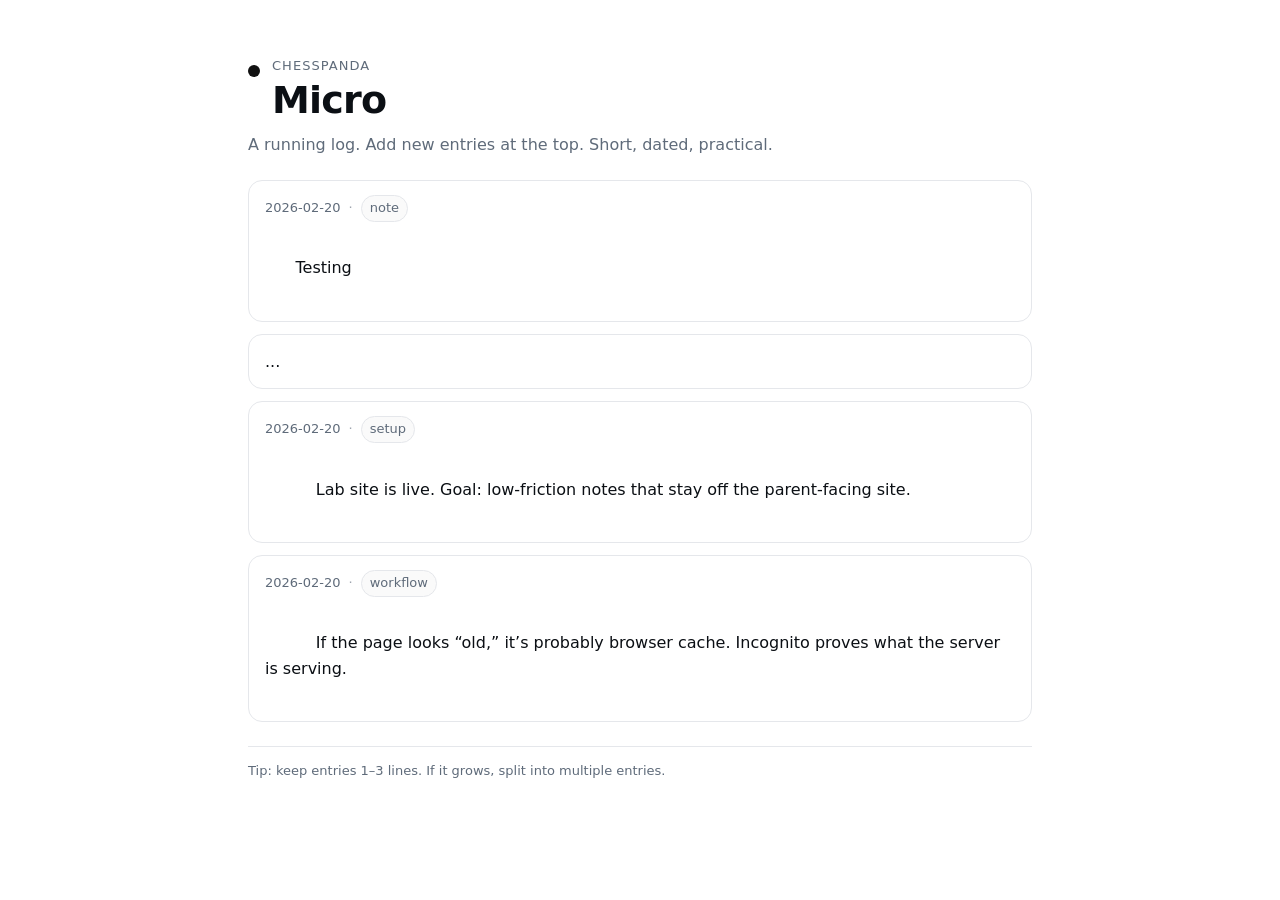
==== micro.html @ 56083352 "Update micro.html" ====
<!doctype html>
<html lang="en">
<head>
  <meta charset="utf-8" />
  <meta name="viewport" content="width=device-width,initial-scale=1" />
  <title>ChessPanda Lab — Micro</title>
  <meta name="description" content="A running micro-log." />
  <link rel="stylesheet" href="style.css" />
</head>

<body>
  <main class="page">
    <header class="header">
      <div class="brand">
        <div class="dot" aria-hidden="true"></div>
        <div>
          <div class="kicker">ChessPanda</div>
          <h1>Micro</h1>
        </div>
      </div>
      <p class="sub">
        A running log. Add new entries at the top. Short, dated, practical.
      </p>
    </header>

    <section class="feed">
 
      <!-- NEW ENTRIES GO ABOVE THIS LINE -->
  <article class="entry">
    <div class="meta">
      <time datetime="2026-02-20">2026-02-20</time>
      <span class="sep">·</span>
      <span class="tag">note</span>
    </div>
    <div class="text">
      Testing
    </div>
  </article>

  <article class="entry">
    ...
  </article>
      <article class="entry">
        <div class="meta">
          <time datetime="2026-02-20">2026-02-20</time>
          <span class="sep">·</span>
          <span class="tag">setup</span>
        </div>
        <div class="text">
          Lab site is live. Goal: low-friction notes that stay off the parent-facing site.
        </div>
      </article>

      <article class="entry">
        <div class="meta">
          <time datetime="2026-02-20">2026-02-20</time>
          <span class="sep">·</span>
          <span class="tag">workflow</span>
        </div>
        <div class="text">
          If the page looks “old,” it’s probably browser cache. Incognito proves what the server is serving.
        </div>
      </article>

    </section>

    <footer class="footer">
      <p class="fine">Tip: keep entries 1–3 lines. If it grows, split into multiple entries.</p>
    </footer>
  </main>
</body>
</html>
---- style.css ----
/* Clean, white, ChatGPT-adjacent minimal UI (text-only) */

:root{
  --bg: #ffffff;
  --panel: #ffffff;
  --text: #0b0f14;
  --muted: #5f6b7a;
  --line: #e5e7eb;
}

*{ box-sizing: border-box; }
html,body{ height:100%; }

body{
  margin:0;
  background: var(--bg);
  color: var(--text);
  font: 16px/1.6 ui-sans-serif, system-ui, -apple-system,
        "Segoe UI", Roboto, Arial,
        "Apple Color Emoji","Segoe UI Emoji";
  -webkit-font-smoothing: antialiased;
}

.page{
  max-width: 820px;
  margin: 0 auto;
  padding: 56px 18px 64px;
}

/* Header */

.header{
  margin-bottom: 22px;
}

.brand{
  display:flex;
  align-items:flex-start;
  gap: 12px;
  margin-bottom: 10px;
}

.dot{
  width: 12px;
  height: 12px;
  border-radius: 999px;
  background: #111;
  margin-top: 9px;
}

.kicker{
  font-size: 13px;
  letter-spacing: 0.08em;
  text-transform: uppercase;
  color: var(--muted);
  margin-bottom: 2px;
}

h1{
  margin:0;
  font-size: 38px;
  line-height: 1.15;
  letter-spacing: -0.02em;
}

.sub{
  margin: 10px 0 0;
  color: var(--muted);
  max-width: 70ch;
}

/* Content stack */

.stack{
  display: grid;
  gap: 14px;
  margin-top: 24px;
}

.card{
  background: var(--panel);
  border: 1px solid var(--line);
  border-radius: 14px;
  padding: 18px 18px 16px;
}

.card.subtle{
  background: #fafafa;
}

/* Text */

h2{
  margin: 0 0 10px;
  font-size: 17px;
  letter-spacing: -0.01em;
}

p{
  margin: 0;
}

ul{
  margin: 0;
  padding-left: 18px;
}

li{
  margin: 8px 0;
}

/* Footer */

.footer{
  margin-top: 24px;
  padding-top: 14px;
  border-top: 1px solid var(--line);
}

.fine{
  margin: 0;
  color: var(--muted);
  font-size: 13px;
}
/* Micro feed */

.feed{
  display: grid;
  gap: 12px;
  margin-top: 22px;
}

.entry{
  border: 1px solid var(--line);
  border-radius: 14px;
  padding: 14px 16px;
  background: #fff;
}

.meta{
  display: flex;
  align-items: center;
  gap: 8px;
  color: var(--muted);
  font-size: 13px;
  margin-bottom: 8px;
}

.sep{ opacity: 0.6; }

.tag{
  border: 1px solid var(--line);
  border-radius: 999px;
  padding: 2px 8px;
  background: #fafafa;
}

.text{
  color: var(--text);
  white-space: pre-wrap;
}
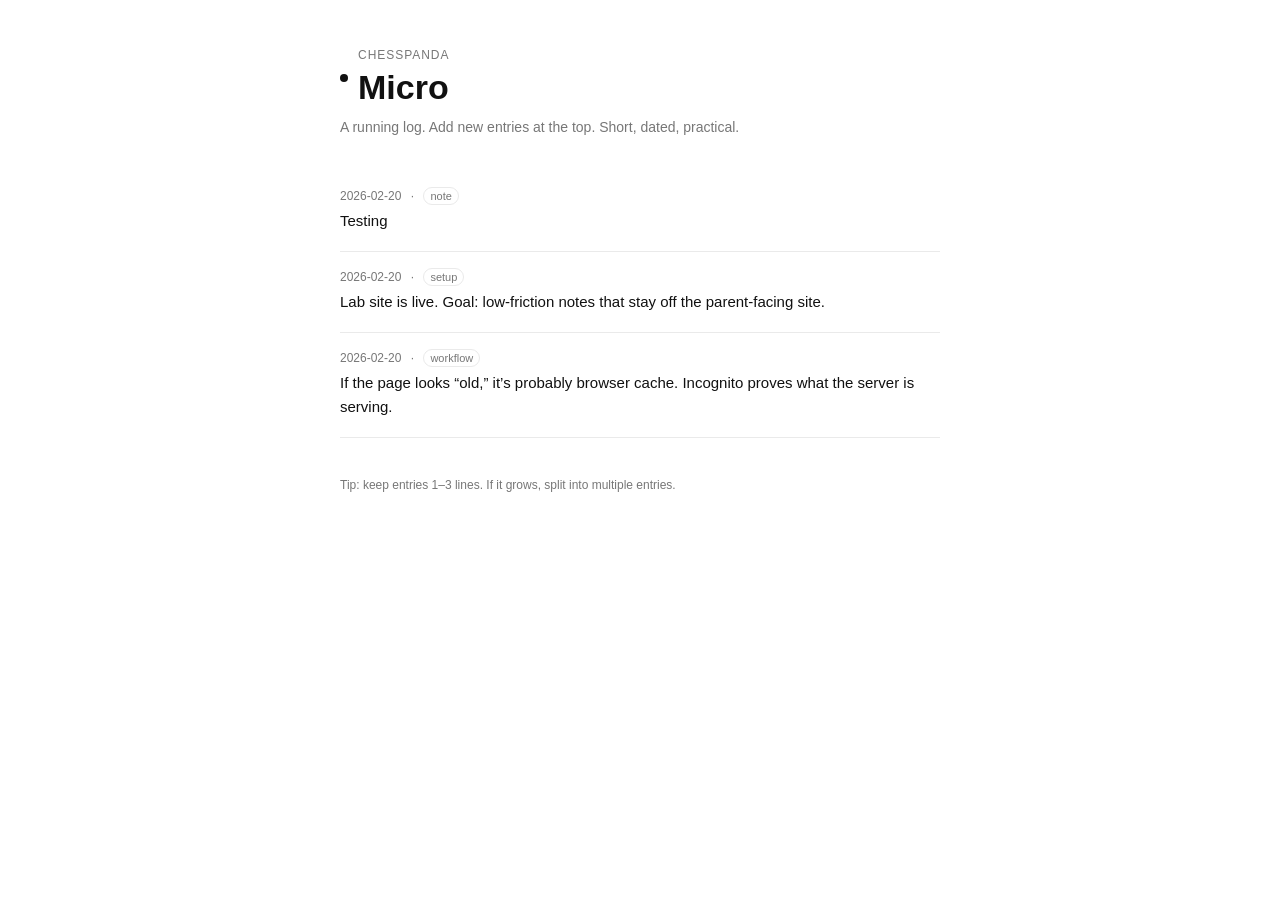
==== commit 60a1a456: "Update micro.html" ====
--- a/micro.html
+++ b/micro.html
@@ -37,9 +37,7 @@
     </div>
   </article>
 
-  <article class="entry">
-    ...
-  </article>
+
       <article class="entry">
         <div class="meta">
           <time datetime="2026-02-20">2026-02-20</time>
--- a/style.css
+++ b/style.css
@@ -1,161 +1,107 @@
-/* Clean, white, ChatGPT-adjacent minimal UI (text-only) */
+/* ===== ChessPanda Lab — Clean Minimal CSS ===== */
 
-:root{
+:root {
+  --text: #111;
+  --muted: #777;
+  --line: #eaeaea;
   --bg: #ffffff;
-  --panel: #ffffff;
-  --text: #0b0f14;
-  --muted: #5f6b7a;
-  --line: #e5e7eb;
 }
 
-*{ box-sizing: border-box; }
-html,body{ height:100%; }
+* {
+  box-sizing: border-box;
+}
 
-body{
-  margin:0;
+html, body {
+  margin: 0;
+  padding: 0;
   background: var(--bg);
   color: var(--text);
-  font: 16px/1.6 ui-sans-serif, system-ui, -apple-system,
-        "Segoe UI", Roboto, Arial,
-        "Apple Color Emoji","Segoe UI Emoji";
-  -webkit-font-smoothing: antialiased;
+  font-family: -apple-system, BlinkMacSystemFont, "Segoe UI",
+               Roboto, Helvetica, Arial, sans-serif;
 }
 
-.page{
-  max-width: 820px;
+.page {
+  max-width: 640px;
   margin: 0 auto;
-  padding: 56px 18px 64px;
+  padding: 48px 20px 80px;
 }
 
-/* Header */
+/* ===== Header ===== */
 
-.header{
-  margin-bottom: 22px;
+.header {
+  margin-bottom: 36px;
 }
 
-.brand{
-  display:flex;
-  align-items:flex-start;
-  gap: 12px;
-  margin-bottom: 10px;
+.brand {
+  display: flex;
+  align-items: center;
+  gap: 10px;
 }
 
-.dot{
-  width: 12px;
-  height: 12px;
-  border-radius: 999px;
+.dot {
+  width: 8px;
+  height: 8px;
   background: #111;
-  margin-top: 9px;
+  border-radius: 50%;
 }
 
-.kicker{
-  font-size: 13px;
+.kicker {
+  font-size: 12px;
   letter-spacing: 0.08em;
   text-transform: uppercase;
   color: var(--muted);
-  margin-bottom: 2px;
 }
 
-h1{
-  margin:0;
-  font-size: 38px;
-  line-height: 1.15;
-  letter-spacing: -0.02em;
+h1 {
+  font-size: 34px;
+  margin: 6px 0 0;
+  font-weight: 600;
 }
 
-.sub{
-  margin: 10px 0 0;
+.sub {
+  margin-top: 12px;
+  font-size: 14px;
   color: var(--muted);
-  max-width: 70ch;
 }
 
-/* Content stack */
+/* ===== Feed ===== */
 
-.stack{
-  display: grid;
-  gap: 14px;
-  margin-top: 24px;
+.feed {
+  margin-top: 32px;
 }
 
-.card{
-  background: var(--panel);
-  border: 1px solid var(--line);
-  border-radius: 14px;
-  padding: 18px 18px 16px;
+.entry {
+  padding: 18px 0;
+  border-bottom: 1px solid var(--line);
 }
 
-.card.subtle{
-  background: #fafafa;
+.meta {
+  font-size: 12px;
+  color: var(--muted);
+  margin-bottom: 6px;
 }
 
-/* Text */
-
-h2{
-  margin: 0 0 10px;
-  font-size: 17px;
-  letter-spacing: -0.01em;
+.sep {
+  margin: 0 6px;
 }
 
-p{
-  margin: 0;
+.tag {
+  font-size: 11px;
+  padding: 2px 6px;
+  border: 1px solid var(--line);
+  border-radius: 999px;
+  color: var(--muted);
 }
 
-ul{
-  margin: 0;
-  padding-left: 18px;
+.text {
+  font-size: 15px;
+  line-height: 1.6;
 }
 
-li{
-  margin: 8px 0;
+/* ===== Footer ===== */
+
+.footer {
+  margin-top: 40px;
+  font-size: 12px;
+  color: var(--muted);
 }
-
-/* Footer */
-
-.footer{
-  margin-top: 24px;
-  padding-top: 14px;
-  border-top: 1px solid var(--line);
-}
-
-.fine{
-  margin: 0;
-  color: var(--muted);
-  font-size: 13px;
-}
-/* Micro feed */
-
-.feed{
-  display: grid;
-  gap: 12px;
-  margin-top: 22px;
-}
-
-.entry{
-  border: 1px solid var(--line);
-  border-radius: 14px;
-  padding: 14px 16px;
-  background: #fff;
-}
-
-.meta{
-  display: flex;
-  align-items: center;
-  gap: 8px;
-  color: var(--muted);
-  font-size: 13px;
-  margin-bottom: 8px;
-}
-
-.sep{ opacity: 0.6; }
-
-.tag{
-  border: 1px solid var(--line);
-  border-radius: 999px;
-  padding: 2px 8px;
-  background: #fafafa;
-}
-
-.text{
-  color: var(--text);
-  white-space: pre-wrap;
-}
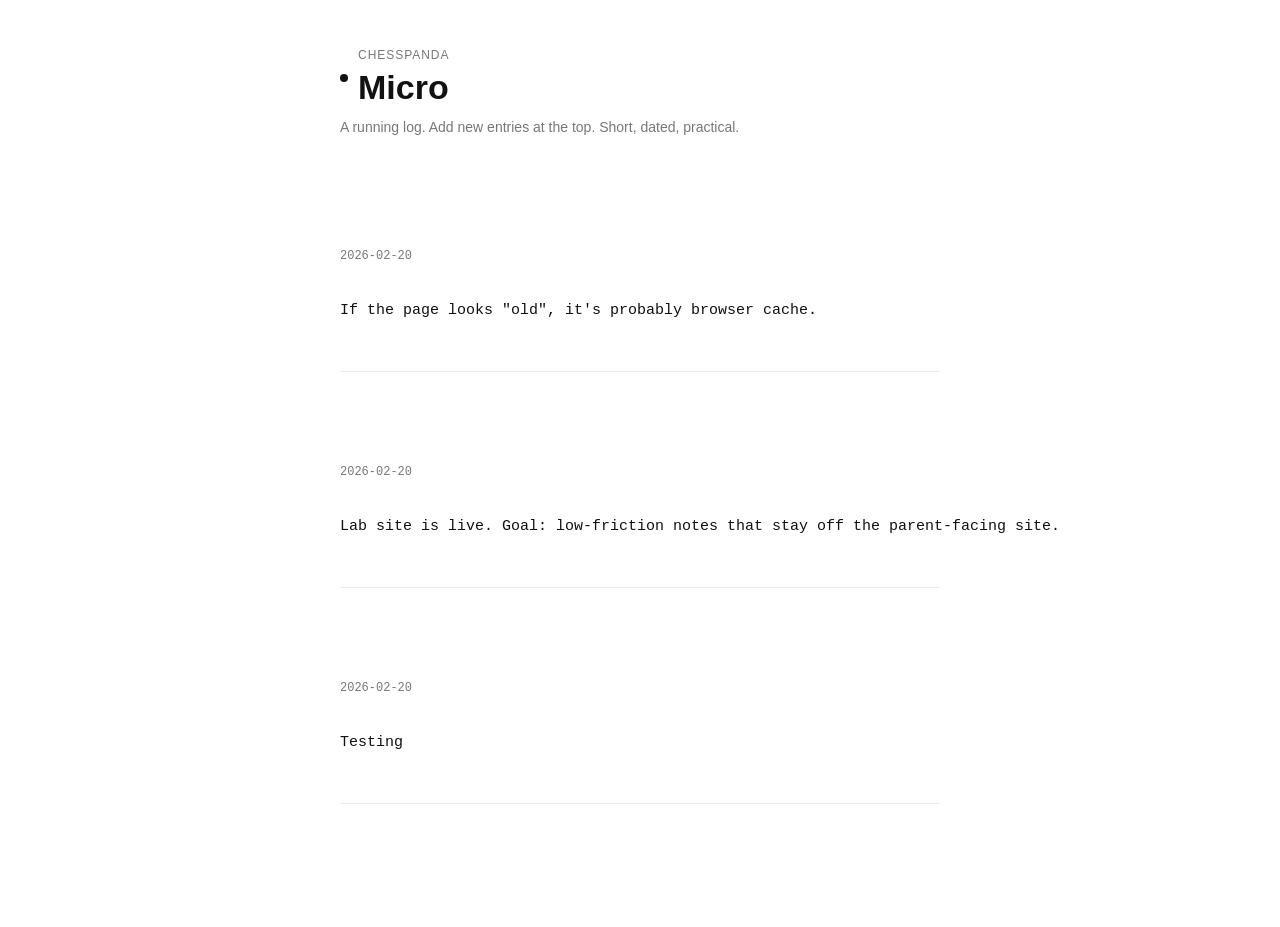
==== commit 524a2410: "Update micro.html" ====
--- a/micro.html
+++ b/micro.html
@@ -2,17 +2,17 @@
 <html lang="en">
 <head>
   <meta charset="utf-8" />
-  <meta name="viewport" content="width=device-width,initial-scale=1" />
+  <meta name="viewport" content="width=device-width, initial-scale=1" />
   <title>ChessPanda Lab — Micro</title>
-  <meta name="description" content="A running micro-log." />
   <link rel="stylesheet" href="style.css" />
 </head>
 
 <body>
   <main class="page">
+
     <header class="header">
       <div class="brand">
-        <div class="dot" aria-hidden="true"></div>
+        <div class="dot"></div>
         <div>
           <div class="kicker">ChessPanda</div>
           <h1>Micro</h1>
@@ -24,47 +24,30 @@
     </header>
 
     <section class="feed">
- 
-      <!-- NEW ENTRIES GO ABOVE THIS LINE -->
-  <article class="entry">
-    <div class="meta">
-      <time datetime="2026-02-20">2026-02-20</time>
-      <span class="sep">·</span>
-      <span class="tag">note</span>
-    </div>
-    <div class="text">
-      Testing
-    </div>
-  </article>
-
-
-      <article class="entry">
-        <div class="meta">
-          <time datetime="2026-02-20">2026-02-20</time>
-          <span class="sep">·</span>
-          <span class="tag">setup</span>
-        </div>
-        <div class="text">
-          Lab site is live. Goal: low-friction notes that stay off the parent-facing site.
-        </div>
-      </article>
-
-      <article class="entry">
-        <div class="meta">
-          <time datetime="2026-02-20">2026-02-20</time>
-          <span class="sep">·</span>
-          <span class="tag">workflow</span>
-        </div>
-        <div class="text">
-          If the page looks “old,” it’s probably browser cache. Incognito proves what the server is serving.
-        </div>
-      </article>
-
+      <pre id="log">
+2026-02-20 — Testing
+2026-02-20 — Lab site is live. Goal: low-friction notes that stay off the parent-facing site.
+2026-02-20 — If the page looks "old", it's probably browser cache.
+      </pre>
     </section>
 
-    <footer class="footer">
-      <p class="fine">Tip: keep entries 1–3 lines. If it grows, split into multiple entries.</p>
-    </footer>
   </main>
+
+<script>
+const log = document.getElementById("log");
+const lines = log.innerText.trim().split("\n").reverse();
+
+log.innerHTML = lines.map(line => {
+  const parts = line.split("—");
+  if (parts.length < 2) return "";
+  return `
+    <div class="entry">
+      <div class="meta">${parts[0].trim()}</div>
+      <div class="text">${parts.slice(1).join("—").trim()}</div>
+    </div>
+  `;
+}).join("");
+</script>
+
 </body>
 </html>
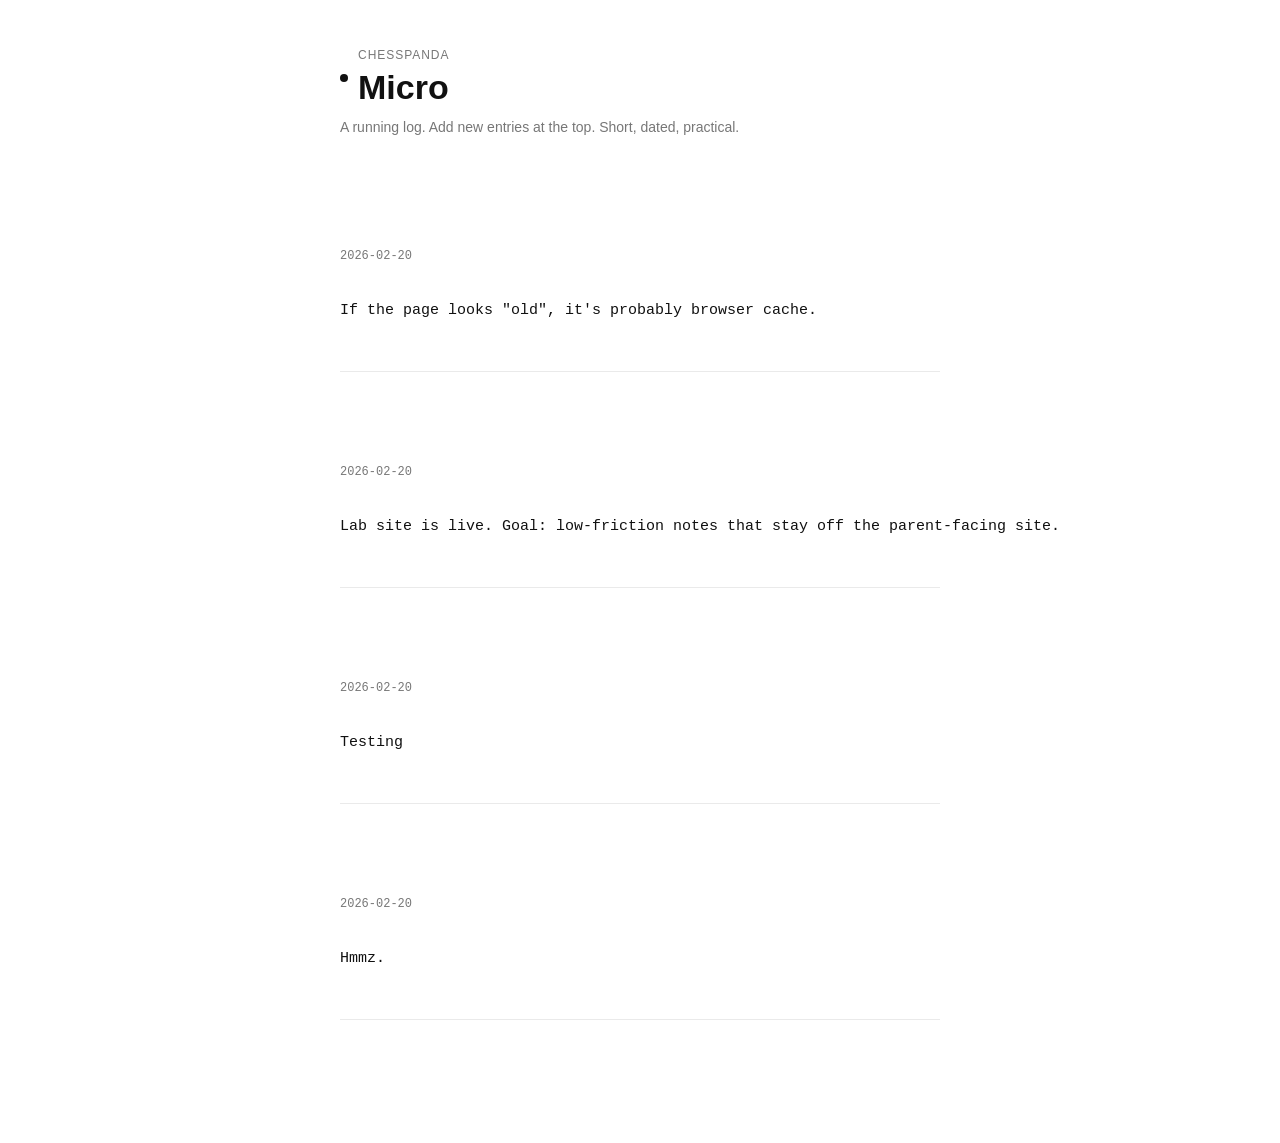
==== commit 18e4e0ad: "Update micro.html" ====
--- a/micro.html
+++ b/micro.html
@@ -25,6 +25,7 @@
 
     <section class="feed">
       <pre id="log">
+2026-02-20 — Hmmz.
 2026-02-20 — Testing
 2026-02-20 — Lab site is live. Goal: low-friction notes that stay off the parent-facing site.
 2026-02-20 — If the page looks "old", it's probably browser cache.
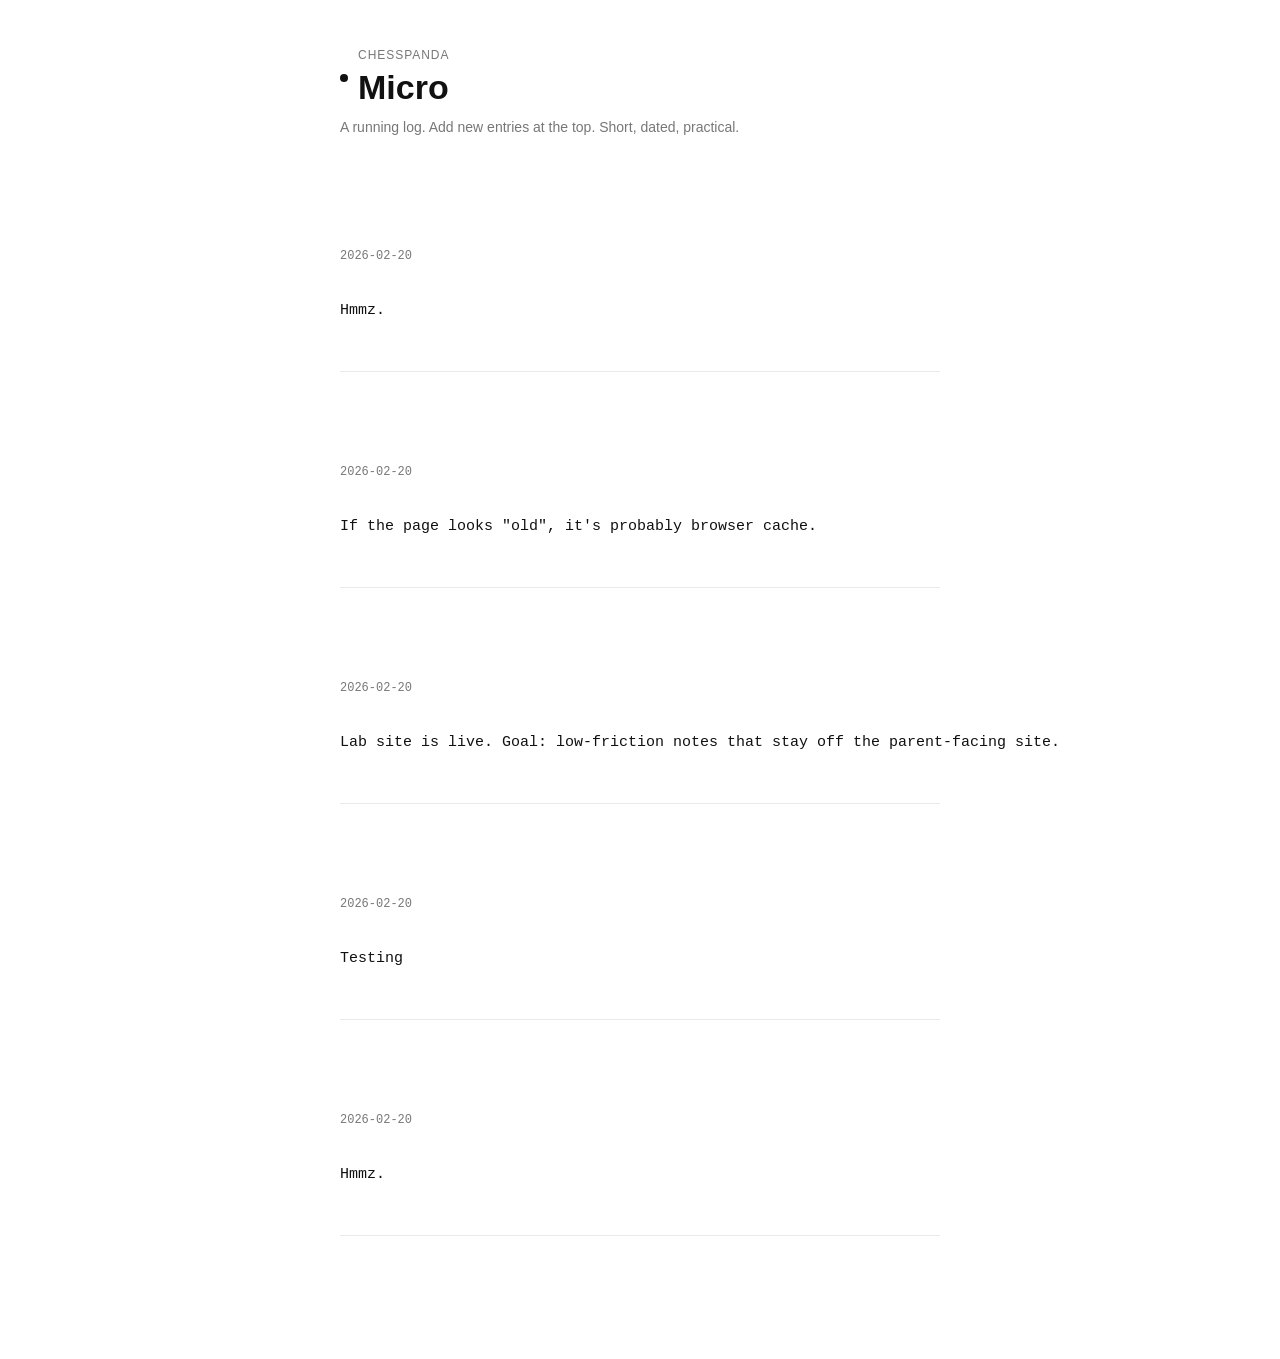
==== commit 3a33c5f8: "Update micro.html" ====
--- a/micro.html
+++ b/micro.html
@@ -29,6 +29,7 @@
 2026-02-20 — Testing
 2026-02-20 — Lab site is live. Goal: low-friction notes that stay off the parent-facing site.
 2026-02-20 — If the page looks "old", it's probably browser cache.
+        2026-02-20 — Hmmz.
       </pre>
     </section>
 
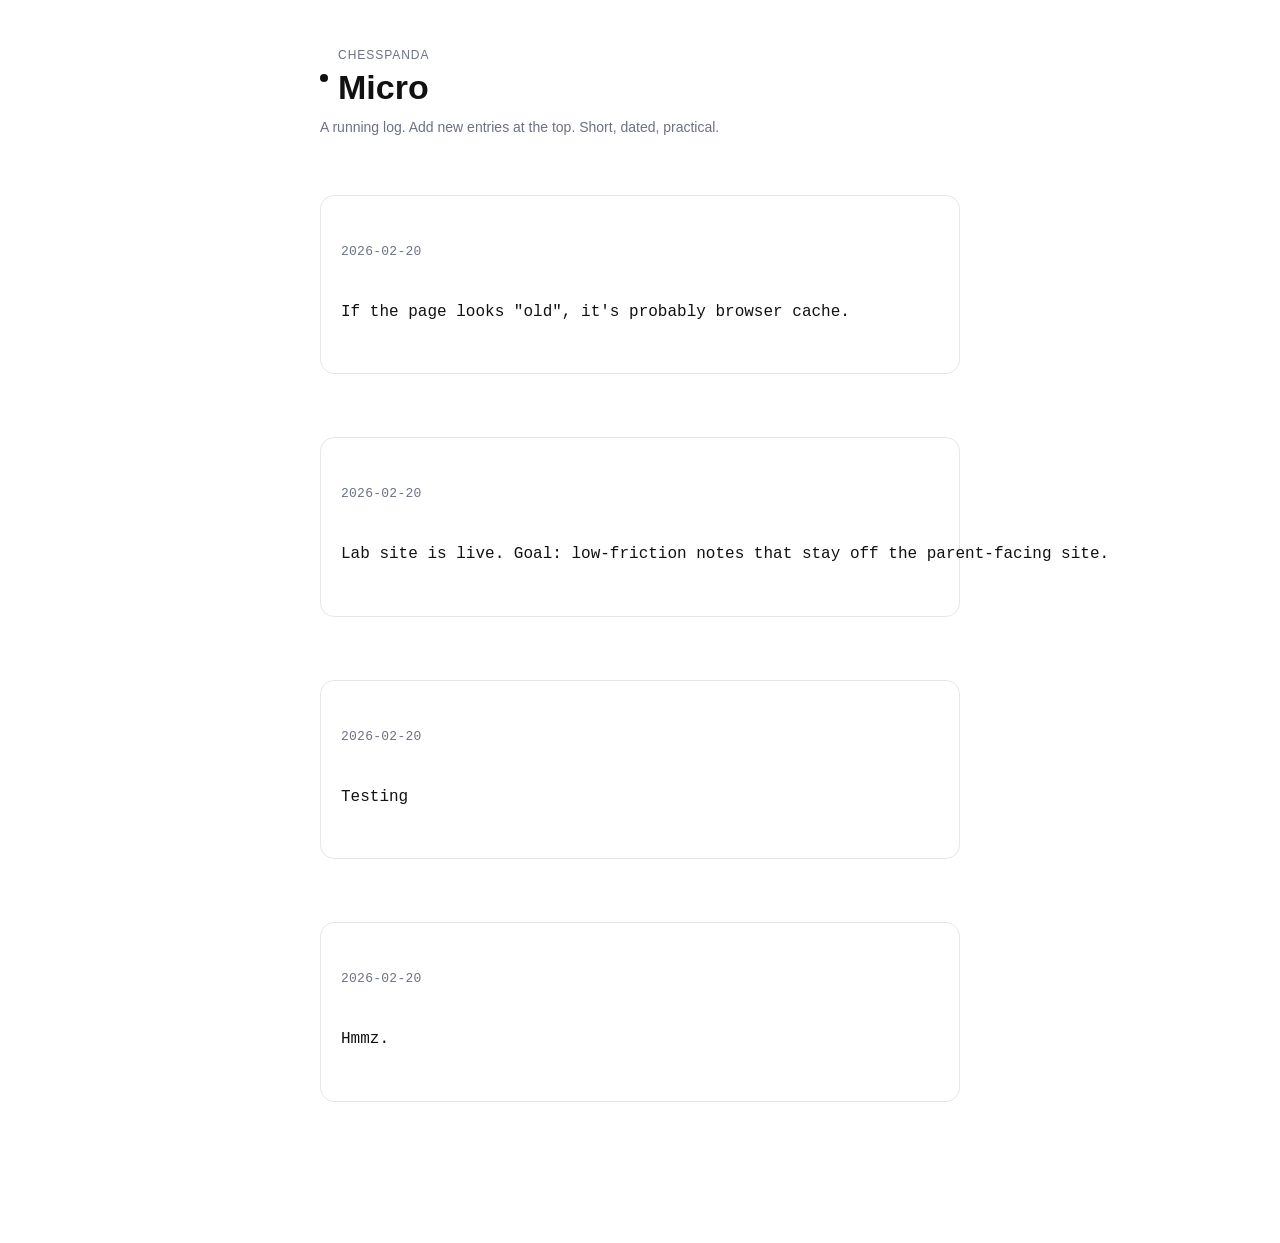
==== commit 71cfac3a: "Update micro.html" ====
--- a/micro.html
+++ b/micro.html
@@ -29,7 +29,7 @@
 2026-02-20 — Testing
 2026-02-20 — Lab site is live. Goal: low-friction notes that stay off the parent-facing site.
 2026-02-20 — If the page looks "old", it's probably browser cache.
-        2026-02-20 — Hmmz.
+
       </pre>
     </section>
 
--- a/style.css
+++ b/style.css
@@ -1,10 +1,10 @@
-/* ===== ChessPanda Lab — Clean Minimal CSS ===== */
+/* ===== ChessPanda Lab — Micro Feed (Card Style) ===== */
 
 :root {
-  --text: #111;
-  --muted: #777;
-  --line: #eaeaea;
   --bg: #ffffff;
+  --text: #111111;
+  --muted: #6b7280;
+  --line: #e5e7eb;
 }
 
 * {
@@ -21,7 +21,7 @@
 }
 
 .page {
-  max-width: 640px;
+  max-width: 680px;
   margin: 0 auto;
   padding: 48px 20px 80px;
 }
@@ -29,7 +29,7 @@
 /* ===== Header ===== */
 
 .header {
-  margin-bottom: 36px;
+  margin-bottom: 28px;
 }
 
 .brand {
@@ -67,35 +67,27 @@
 /* ===== Feed ===== */
 
 .feed {
-  margin-top: 32px;
+  margin-top: 30px;
 }
 
 .entry {
-  padding: 18px 0;
-  border-bottom: 1px solid var(--line);
+  border: 1px solid var(--line);
+  border-radius: 14px;
+  padding: 18px 20px;
+  margin-bottom: 18px;
+  background: #ffffff;
 }
 
 .meta {
-  font-size: 12px;
+  font-size: 13px;
   color: var(--muted);
-  margin-bottom: 6px;
-}
-
-.sep {
-  margin: 0 6px;
-}
-
-.tag {
-  font-size: 11px;
-  padding: 2px 6px;
-  border: 1px solid var(--line);
-  border-radius: 999px;
-  color: var(--muted);
+  margin-bottom: 10px;
+  letter-spacing: 0.02em;
 }
 
 .text {
-  font-size: 15px;
-  line-height: 1.6;
+  font-size: 16px;
+  line-height: 1.65;
 }
 
 /* ===== Footer ===== */
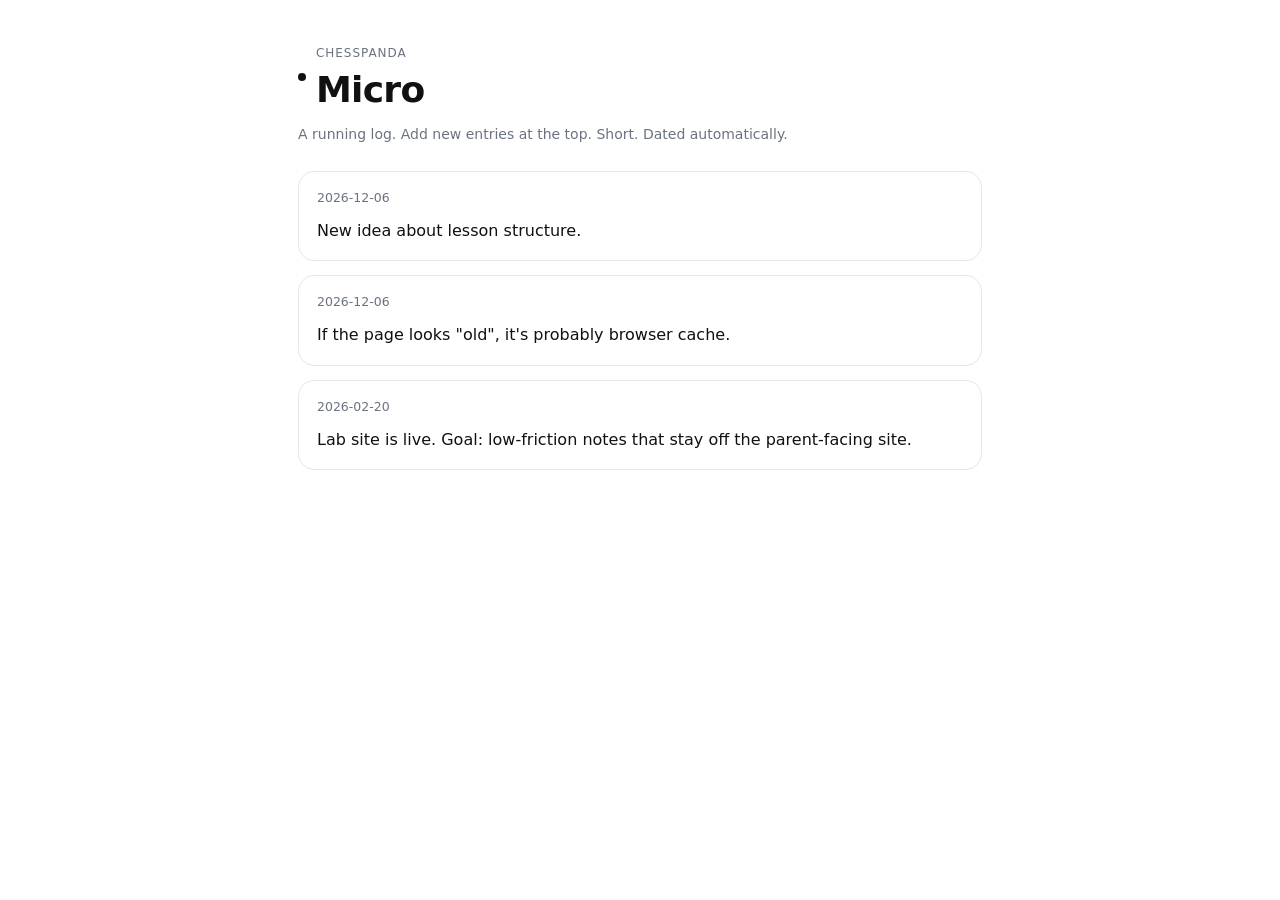
==== commit c7a1641f: "Update micro.html" ====
--- a/micro.html
+++ b/micro.html
@@ -19,36 +19,75 @@
         </div>
       </div>
       <p class="sub">
-        A running log. Add new entries at the top. Short, dated, practical.
+        A running log. Add new entries at the top. Short. Dated automatically.
       </p>
     </header>
 
     <section class="feed">
-      <pre id="log">
-2026-02-20 — Hmmz.
-2026-02-20 — Testing
+
+      <!--
+        HOW TO POST:
+
+        Add new lines at the TOP of log-data below.
+
+        You can write:
+          Just text → auto-adds today's date
+          OR
+          2026-02-20 — Your text → uses your manual date
+      -->
+
+      <div id="log-data" style="display:none;">
+New idea about lesson structure.
+If the page looks "old", it's probably browser cache.
 2026-02-20 — Lab site is live. Goal: low-friction notes that stay off the parent-facing site.
-2026-02-20 — If the page looks "old", it's probably browser cache.
+      </div>
 
-      </pre>
+      <div id="feed-output"></div>
+
     </section>
 
   </main>
 
 <script>
-const log = document.getElementById("log");
-const lines = log.innerText.trim().split("\n").reverse();
+function todayISO() {
+  const d = new Date();
+  const y = d.getFullYear();
+  const m = String(d.getMonth() + 1).padStart(2, "0");
+  const day = String(d.getDate()).padStart(2, "0");
+  return `${y}-${m}-${day}`;
+}
 
-log.innerHTML = lines.map(line => {
-  const parts = line.split("—");
-  if (parts.length < 2) return "";
+const rawLines = document
+  .getElementById("log-data")
+  .innerText
+  .split("\n")
+  .map(line => line.trim())
+  .filter(Boolean);
+
+const today = todayISO();
+
+const rendered = rawLines.map(line => {
+  if (line.includes("—")) {
+    const parts = line.split("—");
+    const date = parts[0].trim();
+    const text = parts.slice(1).join("—").trim();
+    return `
+      <div class="entry">
+        <div class="meta">${date}</div>
+        <div class="text">${text}</div>
+      </div>
+    `;
+  }
+
   return `
     <div class="entry">
-      <div class="meta">${parts[0].trim()}</div>
-      <div class="text">${parts.slice(1).join("—").trim()}</div>
+      <div class="meta">${today}</div>
+      <div class="text">${line}</div>
     </div>
   `;
 }).join("");
+
+document.getElementById("feed-output").innerHTML = rendered;
 </script>
 
 </body>
--- a/style.css
+++ b/style.css
@@ -1,99 +1,103 @@
-/* ===== ChessPanda Lab — Micro Feed (Card Style) ===== */
+/* ===== ChessPanda Lab — Micro (White, clean, no monospace, no overflow) ===== */
 
-:root {
-  --bg: #ffffff;
-  --text: #111111;
-  --muted: #6b7280;
-  --line: #e5e7eb;
+:root{
+  --bg:#ffffff;
+  --text:#111111;
+  --muted:#6b7280;
+  --line:#e5e7eb;
+  --card:#ffffff;
 }
 
-* {
-  box-sizing: border-box;
+*{ box-sizing:border-box; }
+
+html,body{
+  margin:0;
+  padding:0;
+  background:var(--bg);
+  color:var(--text);
+  font-family: ui-sans-serif, system-ui, -apple-system, "Segoe UI",
+               Roboto, Helvetica, Arial, "Apple Color Emoji","Segoe UI Emoji";
+  font-size:16px;
+  line-height:1.6;
 }
 
-html, body {
-  margin: 0;
-  padding: 0;
-  background: var(--bg);
-  color: var(--text);
-  font-family: -apple-system, BlinkMacSystemFont, "Segoe UI",
-               Roboto, Helvetica, Arial, sans-serif;
+.page{
+  max-width: 720px;
+  margin: 0 auto;
+  padding: 44px 18px 80px;
 }
 
-.page {
-  max-width: 680px;
-  margin: 0 auto;
-  padding: 48px 20px 80px;
+/* Header */
+.header{ margin-bottom: 22px; }
+
+.brand{
+  display:flex;
+  align-items:center;
+  gap:10px;
 }
 
-/* ===== Header ===== */
-
-.header {
-  margin-bottom: 28px;
+.dot{
+  width:8px;
+  height:8px;
+  background:#111;
+  border-radius:999px;
 }
 
-.brand {
-  display: flex;
-  align-items: center;
-  gap: 10px;
+.kicker{
+  font-size:12px;
+  letter-spacing:.08em;
+  text-transform:uppercase;
+  color:var(--muted);
 }
 
-.dot {
-  width: 8px;
-  height: 8px;
-  background: #111;
-  border-radius: 50%;
+h1{
+  margin: 6px 0 0;
+  font-size: 36px;
+  line-height: 1.15;
+  letter-spacing: -0.02em;
+  font-weight: 650;
 }
 
-.kicker {
-  font-size: 12px;
-  letter-spacing: 0.08em;
-  text-transform: uppercase;
-  color: var(--muted);
+.sub{
+  margin: 12px 0 0;
+  color:var(--muted);
+  font-size:14px;
+  max-width: 65ch;
 }
 
-h1 {
-  font-size: 34px;
-  margin: 6px 0 0;
-  font-weight: 600;
+/* Feed */
+.feed{ margin-top: 26px; }
+
+.entry{
+  border:1px solid var(--line);
+  border-radius: 16px;
+  background: var(--card);
+  padding: 16px 18px;
+  margin: 14px 0;
 }
 
-.sub {
-  margin-top: 12px;
-  font-size: 14px;
+/* Date row */
+.meta{
+  font-size: 12.5px;
   color: var(--muted);
+  margin-bottom: 10px;
 }
 
-/* ===== Feed ===== */
-
-.feed {
-  margin-top: 30px;
+/* Text */
+.text{
+  font-family: inherit;
+  font-size: 16px;
+  line-height: 1.65;
+  white-space: normal;
+  overflow-wrap: anywhere;
+  word-break: break-word;
 }
 
-.entry {
-  border: 1px solid var(--line);
-  border-radius: 14px;
-  padding: 18px 20px;
-  margin-bottom: 18px;
-  background: #ffffff;
+/* Footer */
+.footer{
+  margin-top: 28px;
+  padding-top: 16px;
+  border-top:1px solid var(--line);
+  color:var(--muted);
+  font-size:12px;
 }
-
-.meta {
-  font-size: 13px;
-  color: var(--muted);
-  margin-bottom: 10px;
-  letter-spacing: 0.02em;
-}
-
-.text {
-  font-size: 16px;
-  line-height: 1.65;
-}
-
-/* ===== Footer ===== */
-
-.footer {
-  margin-top: 40px;
-  font-size: 12px;
-  color: var(--muted);
-}
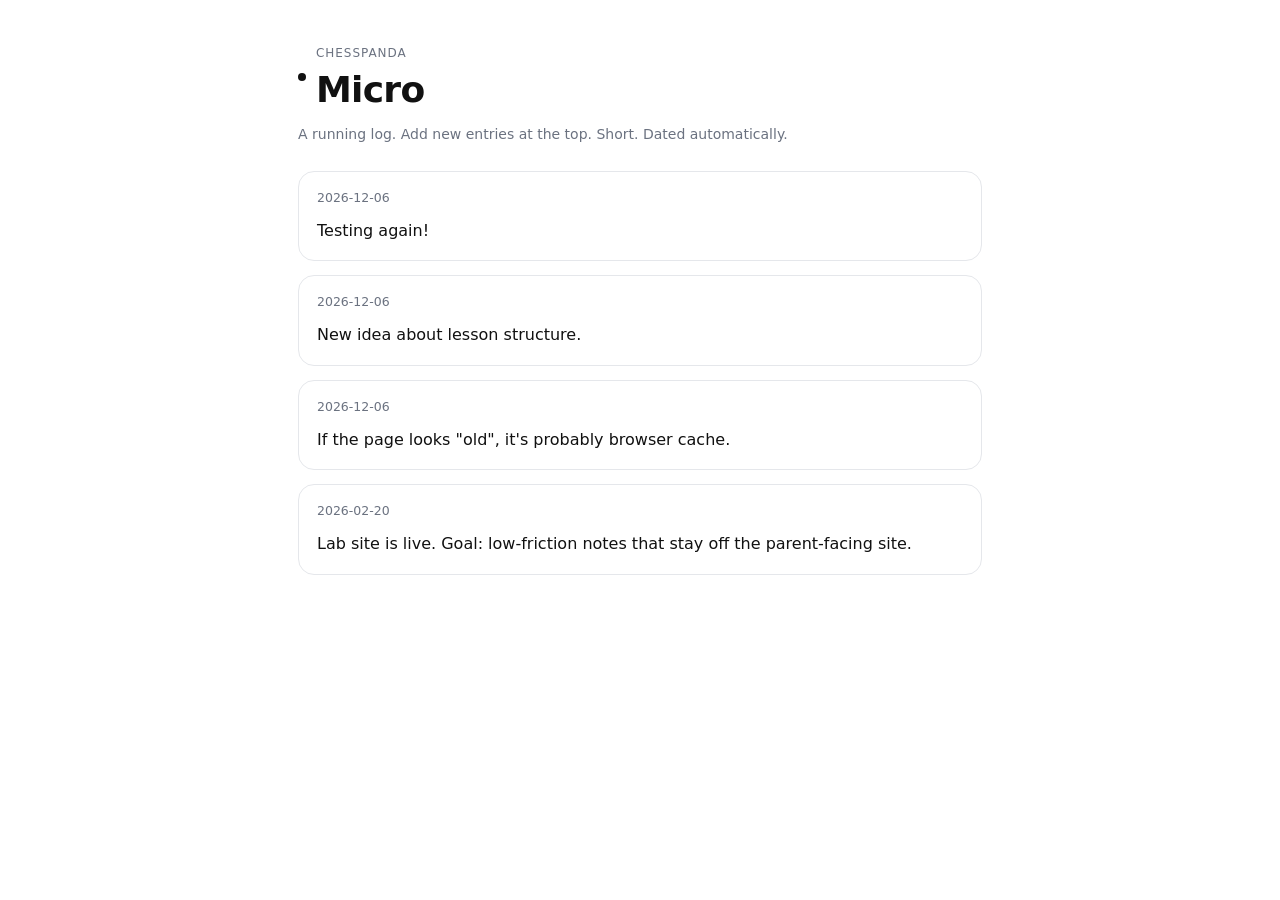
==== commit 81a6d661: "Update micro.html" ====
--- a/micro.html
+++ b/micro.html
@@ -37,6 +37,7 @@
       -->
 
       <div id="log-data" style="display:none;">
+        Testing again!
 New idea about lesson structure.
 If the page looks "old", it's probably browser cache.
 2026-02-20 — Lab site is live. Goal: low-friction notes that stay off the parent-facing site.
